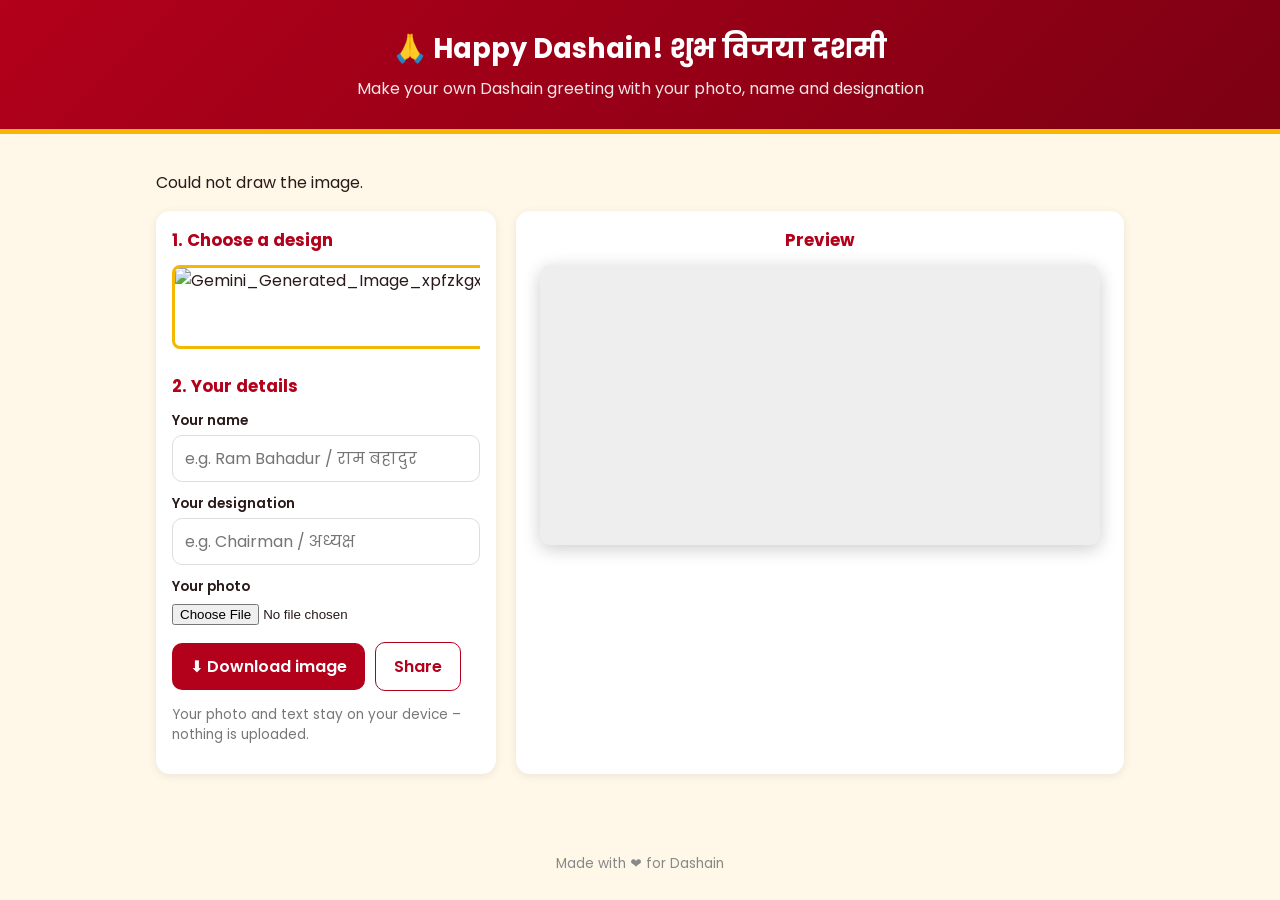
==== index.html @ 9d9ad6fe "Add files via upload" ====
<!doctype html>
<html lang="en">
<head>
  <meta charset="utf-8">
  <meta name="viewport" content="width=device-width, initial-scale=1">
  <title>Dashain Wishes – Make your own greeting</title>
  <meta name="description" content="Create a personalised Dashain greeting image with your name and message.">
  <link rel="stylesheet" href="style.css">
</head>
<body>
  <header class="hero">
    <h1>🙏 Happy Dashain! शुभ विजया दशमी</h1>
    <p>Make your own Dashain greeting with your photo, name and designation</p>
  </header>

  <main>
    <p id="status">Loading…</p>

    <div id="app" class="grid" hidden>
      <div class="card">
        <h2>1. Choose a design</h2>
        <div class="thumbs" id="thumbs"></div>

        <h2 style="margin-top:18px">2. Your details</h2>
        <label for="name">Your name</label>
        <input type="text" id="name" maxlength="40" placeholder="e.g. Ram Bahadur / राम बहादुर">
        <label for="post">Your designation</label>
        <input type="text" id="post" maxlength="60" placeholder="e.g. Chairman / अध्यक्ष">

        <div id="photoBox" hidden>
          <label for="photo">Your photo</label>
          <input type="file" id="photo" accept="image/*">
        </div>

        <div class="row" style="margin-top:16px">
          <button id="dlBtn">⬇ Download image</button>
          <button id="shareBtn" class="secondary">Share</button>
        </div>
        <p class="muted">Your photo and text stay on your device – nothing is uploaded.</p>
      </div>

      <div class="card preview">
        <h2>Preview</h2>
        <canvas id="c"></canvas>
      </div>
    </div>
  </main>
  <footer>Made with ❤️ for Dashain</footer>

  <script src="wish.js"></script>
  <script>
    var $ = function (id) { return document.getElementById(id); };
    var templates = [], sel = null, photo = null, timer;

    async function init() {
      try {
        var r = await fetch("templates.json?v=" + Date.now());
        templates = await r.json();
      } catch (e) {
        $("status").textContent = "Could not load templates.json. Open this page through a web server (not by double-clicking the file).";
        return;
      }
      if (!templates.length) { $("status").textContent = "No templates yet."; return; }
      $("status").hidden = true;
      $("app").hidden = false;
      templates.forEach(function (t) {
        var img = document.createElement("img");
        img.src = t.image; img.alt = t.title; img.title = t.title;
        img.onclick = function () { select(t); };
        t._el = img;
        $("thumbs").appendChild(img);
      });
      select(templates[0]);
    }

    function select(t) {
      sel = t;
      templates.forEach(function (x) { x._el.className = x === t ? "active" : ""; });
      $("photoBox").hidden = !t.photo_enabled;
      redraw();
    }

    function redraw() {
      clearTimeout(timer);
      timer = setTimeout(function () {
        drawWish($("c"), sel, { name: $("name").value, post: $("post").value, photo: photo })
          .catch(function () { $("status").hidden = false; $("status").textContent = "Could not draw the image."; });
      }, 100);
    }

    $("name").oninput = redraw;
    $("post").oninput = redraw;
    $("photo").onchange = async function (e) {
      var f = e.target.files[0];
      photo = f ? await loadPhotoFile(f) : null;
      redraw();
    };

    function fileName() {
      return "dashain-wish-" + ($("name").value.trim().replace(/\s+/g, "-") || "greeting") + ".png";
    }
    $("dlBtn").onclick = function () {
      $("c").toBlob(function (blob) {
        var a = document.createElement("a");
        a.href = URL.createObjectURL(blob);
        a.download = fileName();
        a.click();
      }, "image/png");
    };
    $("shareBtn").onclick = function () {
      $("c").toBlob(async function (blob) {
        var file = new File([blob], fileName(), { type: "image/png" });
        if (navigator.canShare && navigator.canShare({ files: [file] })) {
          try { await navigator.share({ files: [file], title: "Happy Dashain!" }); } catch (e) {}
        } else {
          $("dlBtn").click();
        }
      }, "image/png");
    };

    init();
  </script>
</body>
</html>
---- style.css ----
@import url("https://fonts.googleapis.com/css2?family=Noto+Sans+Devanagari:wght@400;700&family=Poppins:wght@400;600;700&display=swap");

:root { --red: #b3001b; --red-dark: #7d0013; --gold: #f5b700; --cream: #fff7e8; --ink: #2a1a1a; }
* { box-sizing: border-box; }
body { margin: 0; font-family: "Poppins", "Noto Sans Devanagari", system-ui, sans-serif; background: var(--cream); color: var(--ink); }
[hidden] { display: none !important; }

header.hero { background: linear-gradient(135deg, var(--red), var(--red-dark)); color: #fff; text-align: center; padding: 28px 16px; border-bottom: 5px solid var(--gold); }
header.hero h1 { margin: 0 0 6px; font-size: 1.7rem; }
header.hero p { margin: 0; opacity: 0.9; }
header.hero a { color: var(--gold); }

main { max-width: 1000px; margin: 0 auto; padding: 20px 16px 60px; }
.grid { display: grid; gap: 20px; grid-template-columns: 1fr; }
@media (min-width: 800px) { .grid { grid-template-columns: 340px 1fr; } }

.card { background: #fff; border-radius: 14px; padding: 16px; box-shadow: 0 2px 10px rgba(0,0,0,0.08); margin-bottom: 16px; }
.grid .card { margin-bottom: 0; }
.card h2 { margin: 0 0 12px; font-size: 1.05rem; color: var(--red); }

label { display: block; font-weight: 600; font-size: 0.85rem; margin: 12px 0 4px; }
input[type="text"], textarea { width: 100%; padding: 10px 12px; border: 1.5px solid #ddd; border-radius: 10px; font: inherit; }
textarea { min-height: 80px; resize: vertical; }
input:focus, textarea:focus { outline: none; border-color: var(--red); }
input[type="range"] { width: 100%; }
input[type="color"] { width: 48px; height: 32px; padding: 0; border: none; background: none; }

button { background: var(--red); color: #fff; border: none; border-radius: 10px; padding: 11px 18px; font: inherit; font-weight: 600; cursor: pointer; }
button:hover { background: var(--red-dark); }
button.secondary { background: #fff; color: var(--red); border: 1.5px solid var(--red); }
button.danger { background: #fff; color: #c00; border: 1.5px solid #c00; }
.row { display: flex; gap: 10px; flex-wrap: wrap; align-items: center; }

.thumbs { display: flex; gap: 10px; overflow-x: auto; padding-bottom: 6px; }
.thumbs img { height: 84px; border-radius: 8px; border: 3px solid transparent; cursor: pointer; flex: none; }
.thumbs img.active { border-color: var(--gold); }

.preview { text-align: center; }
.preview canvas { width: 100%; max-width: 560px; height: auto; border-radius: 10px; box-shadow: 0 4px 18px rgba(0,0,0,0.2); background: #eee; }
canvas.pick { cursor: crosshair; }
.muted { color: #777; font-size: 0.85rem; }
.error { color: #c00; }
.ok { color: #0a7a2f; }
.tabs { display: flex; gap: 8px; margin: 10px 0; flex-wrap: wrap; }
.tabs button { padding: 8px 14px; }
.tabs button.off { background: #fff; color: var(--red); border: 1.5px solid var(--red); }
.steps { background: #fff3cd; border-radius: 10px; padding: 10px 14px; font-size: 0.9rem; }
footer { text-align: center; padding: 20px; color: #888; font-size: 0.85rem; }
code { background: #f3ece0; padding: 1px 5px; border-radius: 4px; }
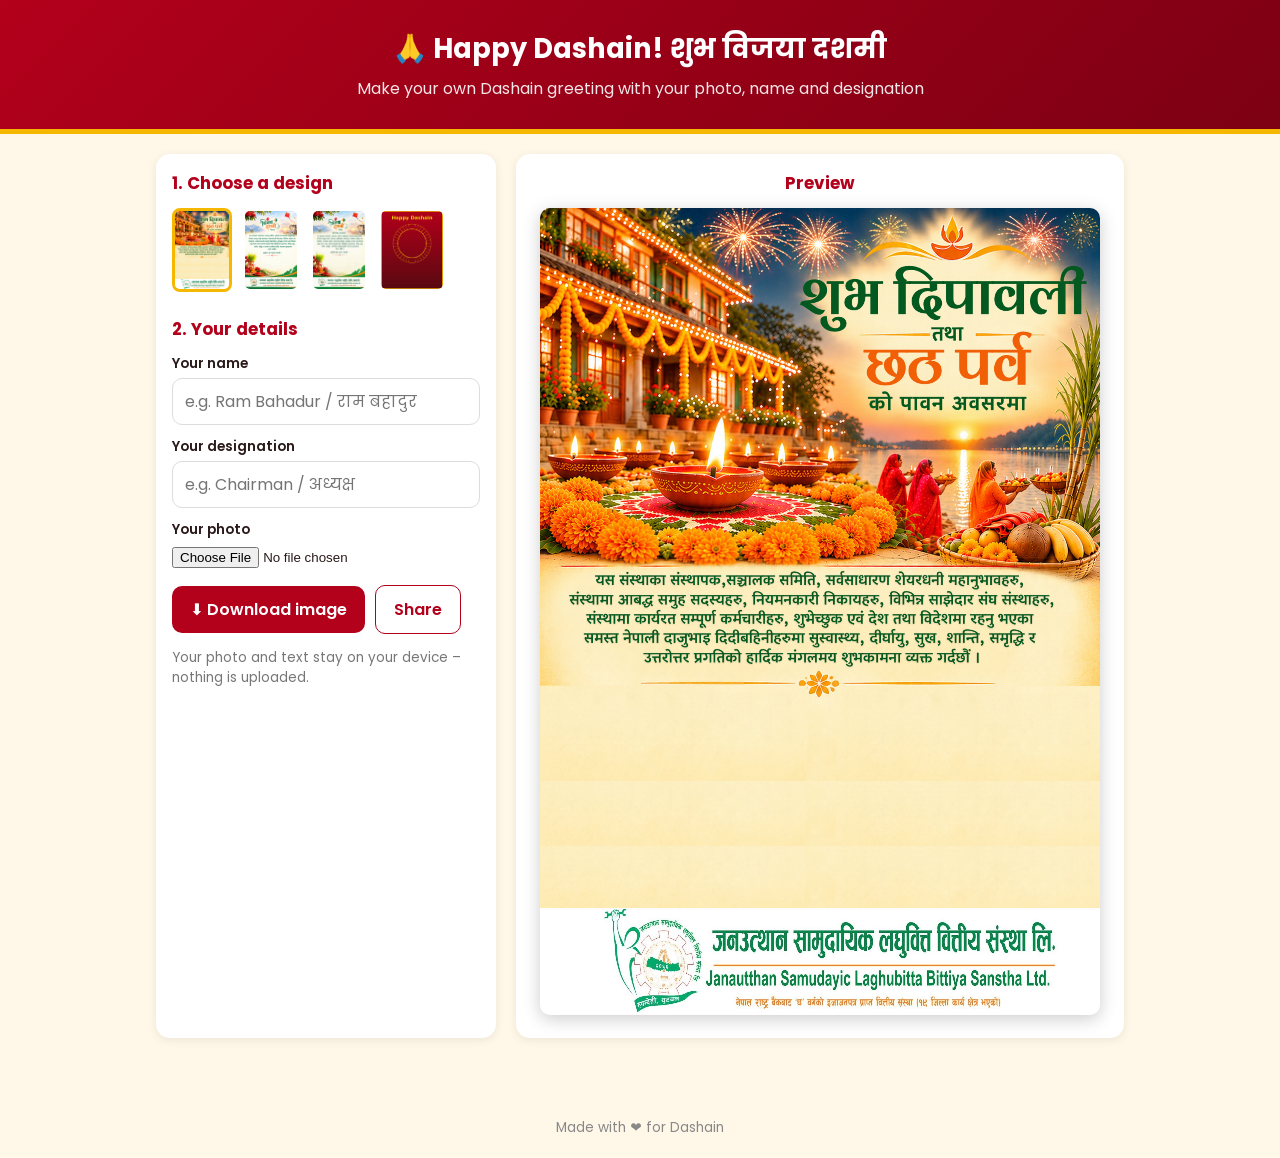
==== commit 56daa1d7: "Update index.html" ====
--- a/index.html
+++ b/index.html
@@ -60,6 +60,14 @@
         $("status").textContent = "Could not load templates.json. Open this page through a web server (not by double-clicking the file).";
         return;
       }
+      // Skip any design whose image file can't be found, so one wrong filename doesn't break the page.
+      var ok = await Promise.all(templates.map(function (t) {
+        return loadImage(t.image).then(function () { return true; }, function () {
+          console.warn("Image not found, skipping:", t.image);
+          return false;
+        });
+      }));
+      templates = templates.filter(function (t, i) { return ok[i]; });
       if (!templates.length) { $("status").textContent = "No templates yet."; return; }
       $("status").hidden = true;
       $("app").hidden = false;
@@ -97,7 +105,9 @@
     };
 
     function fileName() {
-      return "dashain-wish-" + ($("name").value.trim().replace(/\s+/g, "-") || "greeting") + ".png";
+      // Change "suvakamana" below to any prefix you like.
+      var who = $("name").value.trim().replace(/[\\\/:*?"<>|]/g, "").replace(/\s+/g, "_");
+      return "suvakamana_" + (who || "greeting") + ".png";
     }
     $("dlBtn").onclick = function () {
       $("c").toBlob(function (blob) {
